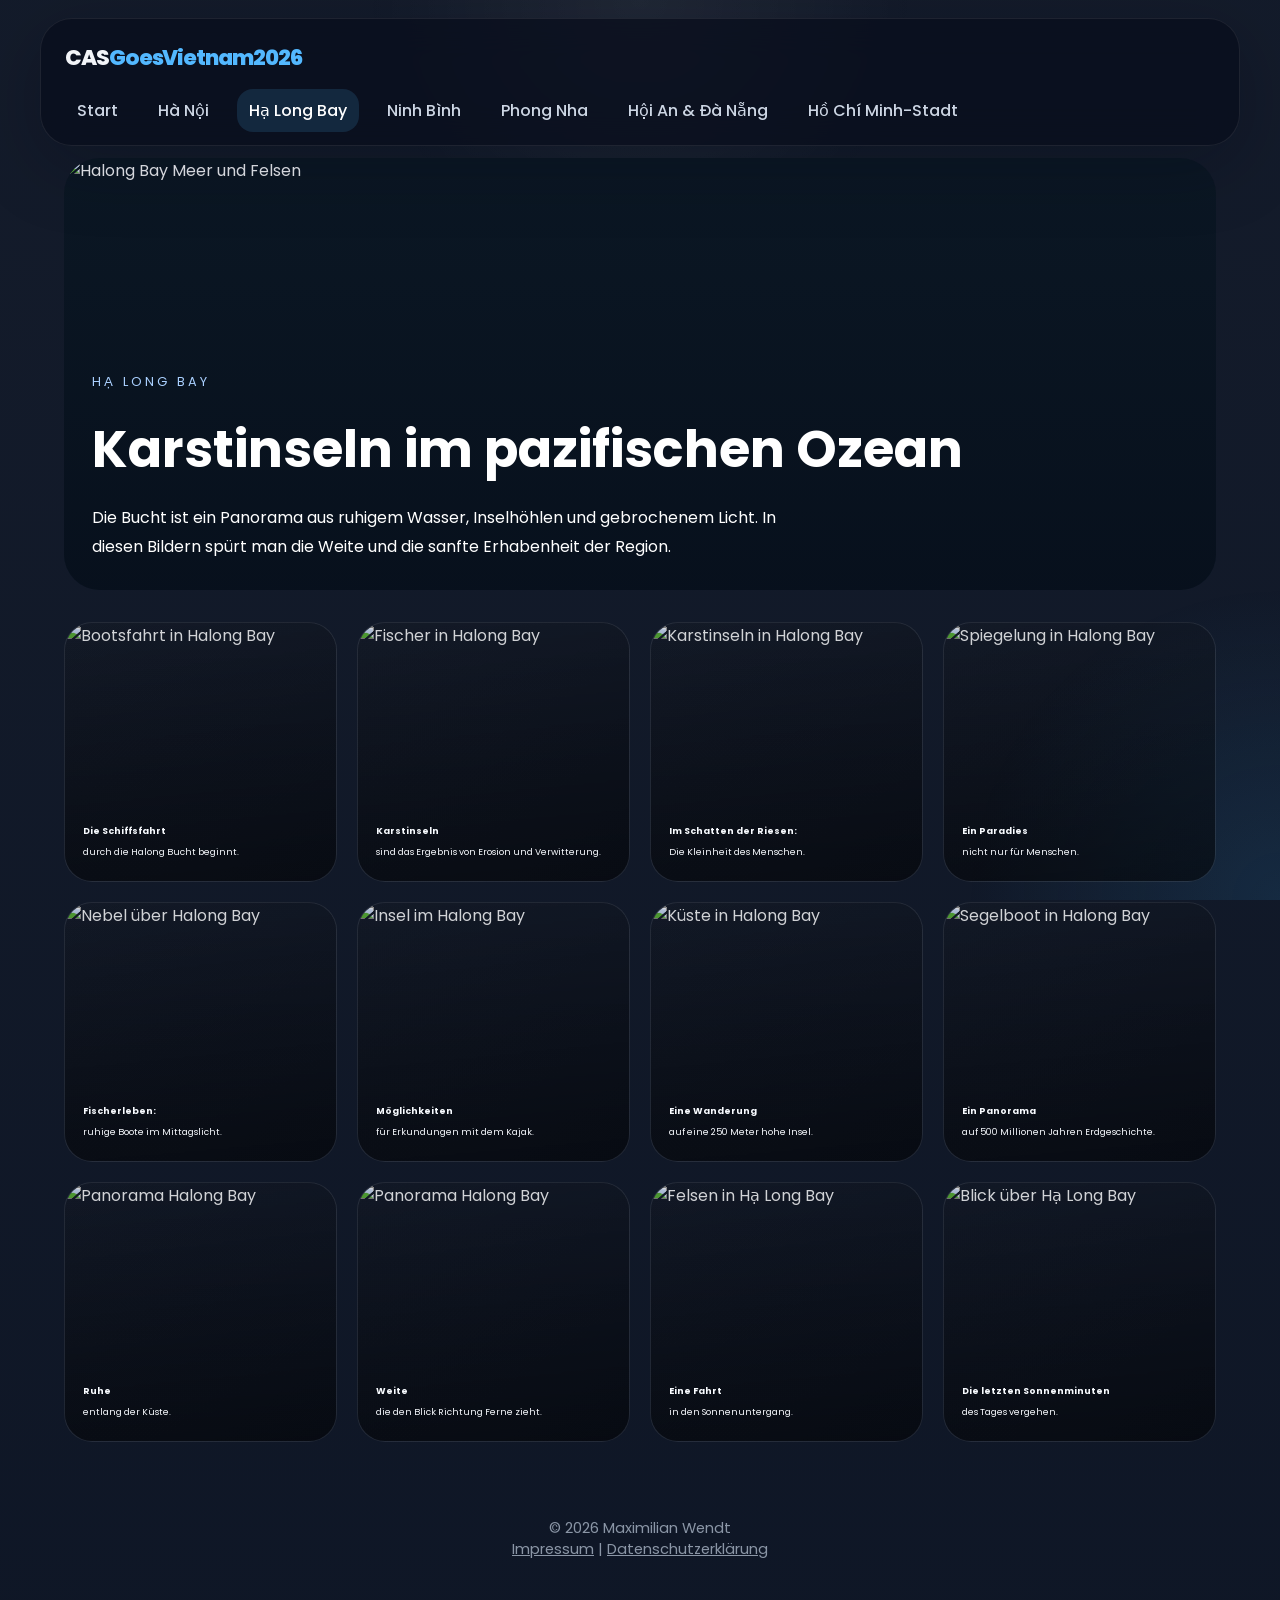
==== vn/halong-bay.html @ 0478a68d "Add VN Folder V10.1" ====
<!DOCTYPE html>
<html lang="de">
<head>
    <meta charset="UTF-8">
    <meta name="viewport" content="width=device-width, initial-scale=1.0">
    <title>Hạ Long Bay - CASGoesVietnam2026</title>
    <link rel="stylesheet" href="css/style.css">
    <link rel="icon" type="image/png" sizes="32x32" href="icons/favicon-32.png">
    <link rel="icon" type="image/png" sizes="16x16" href="icons/favicon-16.png">
    <link rel="apple-touch-icon" href="icons/apple-touch-icon.png">
    <link rel="icon" href="icons/favicon.ico" type="image/x-icon">
    <link rel="shortcut icon" href="icons/favicon.ico">
</head>
<body>
    <nav class="main-nav">
        <div class="nav-container">
            <div class="logo">CAS<span>GoesVietnam<span>2026</span></div>
            <ul>
                <li><a href="index.html">Start</a></li>
                <li><a href="hanoi.html">Hà Nội</a></li>
                <li><a href="halong-bay.html" class="active">Hạ Long Bay</a></li>
                <li><a href="tam-coc.html">Ninh Bình</a></li>
                <li><a href="phong-nha.html">Phong Nha</a></li>
                <li><a href="hoian-danang.html">Hội An & Đà Nẵng</a></li>
                <li><a href="ho-chi-minh-stadt.html">Hồ Chí Minh-Stadt</a></li>
                
            </ul>
        </div>
    </nav>

    <main>
        <section class="page-hero">
            <img src="images/2%20Halong/H.jpg" alt="Halong Bay Meer und Felsen">
            <div class="page-hero-copy">
                <p class="eyebrow">Hạ Long Bay</p>
                <h1>Karstinseln im pazifischen Ozean</h1>
                <p>Die Bucht ist ein Panorama aus ruhigem Wasser, Inselhöhlen und gebrochenem Licht. In diesen Bildern spürt man die Weite und die sanfte Erhabenheit der Region.</p>
            </div>
        </section>

        <section class="gallery-grid">
            <article class="image-card">
                <img src="images/2%20Halong/2.jpg" alt="Bootsfahrt in Halong Bay">
                <div class="image-caption"><strong>Die Schiffsfahrt</strong> durch die
                Halong Bucht beginnt.</div>
            </article>
            <article class="image-card">
                <img src="images/2%20Halong/3.jpg" alt="Fischer in Halong Bay">
                <div class="image-caption"><strong>Karstinseln</strong>
                sind das Ergebnis von Erosion und Verwitterung.</div>
            </article>
            <article class="image-card">
                <img src="images/2%20Halong/5.jpg" alt="Karstinseln in Halong Bay">
                <div class="image-caption"><strong>Im Schatten der Riesen:</strong>
                Die Kleinheit des Menschen. </div>
            </article>
            <article class="image-card">
                <img src="images/2%20Halong/4.jpg" alt="Spiegelung in Halong Bay">
                <div class="image-caption"><strong>Ein Paradies</strong> 
                 nicht nur für Menschen.</div>
            </article>
            <article class="image-card">
                <img src="images/2%20Halong/6.jpg" alt="Nebel über Halong Bay">
                <div class="image-caption"><strong>Fischerleben:</strong>
                ruhige Boote im Mittagslicht.</div>
            </article>
            <article class="image-card">
                <img src="images/2%20Halong/7.jpg" alt="Insel im Halong Bay">
                <div class="image-caption"><strong>Möglichkeiten</strong> für
                Erkundungen mit dem Kajak.</div>
            </article>
            <article class="image-card">
                <img src="images/2%20Halong/8.jpg" alt="Küste in Halong Bay">
                <div class="image-caption"><strong>Eine Wanderung</strong> auf
                eine 250 Meter hohe Insel.</div>
            </article>
            <article class="image-card">
                <img src="images/2%20Halong/9.jpg" alt="Segelboot in Halong Bay">
                <div class="image-caption"><strong>Ein Panorama</strong> auf 500
                Millionen Jahren Erdgeschichte.</div>
            </article>
            <article class="image-card">
                <img src="images/2%20Halong/11.jpg" alt="Panorama Halong Bay">
                <div class="image-caption"><strong>Ruhe</strong> entlang der Küste.</div>
            </article>
            <article class="image-card">
                <img src="images/2%20Halong/10.jpg" alt="Panorama Halong Bay">
                <div class="image-caption"><strong>Weite</strong> die den Blick Richtung Ferne zieht.</div>
            </article>
            <article class="image-card">
                <img src="images/2%20Halong/12.jpg" alt="Felsen in Hạ Long Bay">
                <div class="image-caption"><strong>Eine Fahrt</strong> in den Sonnenuntergang.</div>
            </article>
            <article class="image-card">
                <img src="images/2%20Halong/1.jpeg" alt="Blick über Hạ Long Bay" style="object-position: left center;">
                <div class="image-caption"><strong>Die letzten Sonnenminuten</strong>
                des Tages vergehen.</div>
            </article>
        </section>
    </main>

    <footer>
        <p>&copy; 2026 Maximilian Wendt</p>
        <p><a href="impressum.html">Impressum</a> | <a href="datenschutz.html">Datenschutzerklärung</a></p>
    </footer>
    <script src="js/script.js"></script>
</body>
</html>
---- vn/css/style.css ----
/* Grund-Setup */
* { margin: 0; padding: 0; box-sizing: border-box; }

@font-face {
    font-family: 'Poppins';
    font-style: normal;
    font-weight: 100;
    src: url('fonts/Poppins/Poppins-Thin.ttf') format('truetype');
    font-display: swap;
}

@font-face {
    font-family: 'Poppins';
    font-style: italic;
    font-weight: 100;
    src: url('fonts/Poppins/Poppins-ThinItalic.ttf') format('truetype');
    font-display: swap;
}

@font-face {
    font-family: 'Poppins';
    font-style: normal;
    font-weight: 200;
    src: url('fonts/Poppins/Poppins-ExtraLight.ttf') format('truetype');
    font-display: swap;
}

@font-face {
    font-family: 'Poppins';
    font-style: italic;
    font-weight: 200;
    src: url('fonts/Poppins/Poppins-ExtraLightItalic.ttf') format('truetype');
    font-display: swap;
}

@font-face {
    font-family: 'Poppins';
    font-style: normal;
    font-weight: 300;
    src: url('fonts/Poppins/Poppins-Light.ttf') format('truetype');
    font-display: swap;
}

@font-face {
    font-family: 'Poppins';
    font-style: italic;
    font-weight: 300;
    src: url('fonts/Poppins/Poppins-LightItalic.ttf') format('truetype');
    font-display: swap;
}

@font-face {
    font-family: 'Poppins';
    font-style: normal;
    font-weight: 400;
    src: url('fonts/Poppins/Poppins-Regular.ttf') format('truetype');
    font-display: swap;
}

@font-face {
    font-family: 'Poppins';
    font-style: italic;
    font-weight: 400;
    src: url('fonts/Poppins/Poppins-Italic.ttf') format('truetype');
    font-display: swap;
}

@font-face {
    font-family: 'Poppins';
    font-style: normal;
    font-weight: 500;
    src: url('fonts/Poppins/Poppins-Medium.ttf') format('truetype');
    font-display: swap;
}

@font-face {
    font-family: 'Poppins';
    font-style: italic;
    font-weight: 500;
    src: url('fonts/Poppins/Poppins-MediumItalic.ttf') format('truetype');
    font-display: swap;
}

@font-face {
    font-family: 'Poppins';
    font-style: normal;
    font-weight: 600;
    src: url('fonts/Poppins/Poppins-SemiBold.ttf') format('truetype');
    font-display: swap;
}

@font-face {
    font-family: 'Poppins';
    font-style: italic;
    font-weight: 600;
    src: url('fonts/Poppins/Poppins-SemiBoldItalic.ttf') format('truetype');
    font-display: swap;
}

@font-face {
    font-family: 'Poppins';
    font-style: normal;
    font-weight: 700;
    src: url('fonts/Poppins/Poppins-Bold.ttf') format('truetype');
    font-display: swap;
}

@font-face {
    font-family: 'Poppins';
    font-style: italic;
    font-weight: 700;
    src: url('fonts/Poppins/Poppins-BoldItalic.ttf') format('truetype');
    font-display: swap;
}

@font-face {
    font-family: 'Poppins';
    font-style: normal;
    font-weight: 800;
    src: url('fonts/Poppins/Poppins-ExtraBold.ttf') format('truetype');
    font-display: swap;
}

@font-face {
    font-family: 'Poppins';
    font-style: italic;
    font-weight: 800;
    src: url('fonts/Poppins/Poppins-ExtraBoldItalic.ttf') format('truetype');
    font-display: swap;
}

@font-face {
    font-family: 'Poppins';
    font-style: normal;
    font-weight: 900;
    src: url('fonts/Poppins/Poppins-Black.ttf') format('truetype');
    font-display: swap;
}

@font-face {
    font-family: 'Poppins';
    font-style: italic;
    font-weight: 900;
    src: url('fonts/Poppins/Poppins-BlackItalic.ttf') format('truetype');
    font-display: swap;
}

body {
    font-family: 'Poppins', sans-serif;
    min-height: 100vh;
    background: linear-gradient(180deg, rgba(10, 18, 34, 0.96), rgba(10, 18, 34, 0.98));
    color: #f2f4f8;
}

body::before {
    content: "";
    position: fixed;
    inset: 0;
    background: radial-gradient(circle at top, rgba(255, 255, 255, 0.06), transparent 25%),
                radial-gradient(circle at bottom right, rgba(52, 152, 219, 0.14), transparent 20%);
    pointer-events: none;
    z-index: -1;
}

img {
    display: block;
    width: 100%;
    height: 100%;
    object-fit: cover;
}

a { color: inherit; }

.main-nav {
    width: min(100%, 1200px);
    margin: 0 auto;
    padding: 22px 24px;
    backdrop-filter: blur(18px);
    background: rgba(8, 14, 28, 0.76);
    border: 1px solid rgba(255, 255, 255, 0.08);
    border-radius: 32px;
    box-shadow: 0 18px 70px rgba(2, 8, 20, 0.25);
    position: sticky;
    top: 18px;
    z-index: 20;
}

.nav-container {
    display: flex;
    align-items: center;
    justify-content: space-between;
    gap: 24px;
    flex-wrap: wrap;
}

.logo {
    font-size: 1.35rem;
    font-weight: 800;
    letter-spacing: -0.05em;
}

.logo span { color: #53b8ff; }

.main-nav ul {
    display: flex;
    flex-wrap: wrap;
    gap: 16px;
    list-style: none;
}

.main-nav a {
    text-decoration: none;
    color: #cdd6e4;
    font-weight: 500;
    padding: 10px 12px;
    border-radius: 16px;
    transition: background 0.3s, color 0.3s, transform 0.2s;
}

.main-nav a:hover,
.main-nav a.active {
    color: #ffffff;
    background: rgba(83, 184, 255, 0.14);
    transform: translateY(-1px);
}

main {
    width: min(100%, 1200px);
    margin: 0 auto;
    padding: 30px 24px 48px;
}

.hero {
    position: relative;
    overflow: hidden;
    border-radius: 36px;
    min-height: 60vh;
    display: flex;
    align-items: center;
    justify-content: center;
    background: url('../images/Banner.jpg') center/cover no-repeat; background-position: center 82%;
}

.hero::after {
    content: "";
    position: absolute;
    inset: 0;
    background: linear-gradient(180deg, rgba(2, 8, 20, 0.08), rgba(2, 8, 20, 0.1));
}

.hero-content {
    position: relative;
    max-width: 760px;
    width: min(100%, 760px);
    padding: 56px 48px;
    margin: 0 auto;
    backdrop-filter: blur(3px) saturate(145%);
    background: rgba(10, 16, 28, 0.48);
    border: 1px solid rgba(255, 255, 255, 0.13);
    border-radius: 44px;
    box-shadow: 0 48px 140px rgba(0, 0, 0, 0.24);
    text-align: left;
}

.hero-content h1,
.hero-content p,
.hero-content .eyebrow {
    color: #ffffff !important;
    text-shadow: 0 2px 12px rgba(0, 0, 0, 0.3);
}

.hero-content p {
    max-width: 650px;
    font-size: 1.05rem;
    line-height: 1.8;
    color: #ffffff !important;
}

.eyebrow {
    display: inline-block;
    margin-bottom: 18px;
    color: #aad0ff;
    text-transform: uppercase;
    letter-spacing: 0.25em;
    font-size: 0.8rem;
}

.hero h1 {
    font-size: clamp(2.8rem, 4vw, 4.5rem);
    line-height: 1.02;
    margin-bottom: 22px;
}

.hero-content p {
    max-width: 650px;
    font-size: 1.05rem;
    line-height: 1.8;
    color: rgba(255, 255, 255, 0.96);
}

.btn-primary {
    display: inline-flex;
    align-items: center;
    justify-content: center;
    margin-top: 28px;
    padding: 14px 28px;
    border-radius: 999px;
    background: linear-gradient(135deg, #53b8ff, #5c8dff);
    color: white;
    text-decoration: none;
    font-weight: 600;
    transition: transform 0.2s, box-shadow 0.2s;
}

.btn-primary:hover {
    transform: translateY(-2px);
    box-shadow: 0 20px 40px rgba(83, 184, 255, 0.25);
}

.intro-panel {
    margin: 48px 0 24px;
    padding: 36px;
    border-radius: 32px;
    background: rgba(255, 255, 255, 0.04);
    border: 1px solid rgba(255, 255, 255, 0.08);
    box-shadow: inset 0 0 0 1px rgba(255, 255, 255, 0.02);
}

.intro-panel h2 {
    font-size: 2rem;
    margin-bottom: 18px;
}

.intro-panel p {
    font-size: 1rem;
    line-height: 1.9;
    color: #d9e1ec;
}

.route-map-section {
    margin: 48px 0 32px;
}

.route-map-container {
    position: relative;
    border-radius: 32px;
    overflow: hidden;
    box-shadow: 0 30px 80px rgba(0, 0, 0, 0.25);
}

.route-map-image {
    width: 100%;
    height: auto;
    display: block;
}

.route-map-overlay {
    position: absolute;
    inset: 0;
    background: linear-gradient(180deg, rgba(2, 8, 20, 0.0), rgba(2, 8, 20, 0.25));
    padding: 48px 32px 32px;
    color: white;
    border-radius: 32px;
    display: flex;
    flex-direction: column;
    justify-content: flex-end;
    z-index: 1;
}

.route-map-overlay h2 {
    font-size: 2.2rem;
    margin-bottom: 12px;
}

.route-map-overlay p {
    font-size: 1.1rem;
    line-height: 1.7;
    opacity: 0.95;
}

.route-map-credit {
    margin-top: 18px;
    font-size: 0.92rem;
    color: rgba(242, 244, 248, 0.78);
    opacity: 0.92;
}

.social-panel {
    margin: 48px 0 24px;
    padding: 36px;
    border-radius: 32px;
    background: linear-gradient(135deg, rgba(38, 94, 159, 0.28), rgba(24, 33, 58, 0.88));
    border: 1px solid rgba(255, 255, 255, 0.08);
    box-shadow: 0 30px 70px rgba(0, 0, 0, 0.18);
}

.social-panel h2 {
    margin-bottom: 16px;
    font-size: 2rem;
}

.social-panel p {
    color: #d9e3ef;
    line-height: 1.8;
    max-width: 760px;
}

.social-panel a {
    text-decoration: none;
}

/* 1. Hintergrund-Overlay (Perfekt zentriert) */
.lightbox {
    position: fixed;
    inset: 0;
    display: flex;
    align-items: center;
    justify-content: center;
    padding: 24px;
    background: rgba(2, 8, 20, 0.88);
    opacity: 0;
    pointer-events: none;
    transition: opacity 0.25s ease;
    z-index: 200;
}

.lightbox.open {
    opacity: 1;
    pointer-events: auto;
}

/* CONTAINER: Auf Desktop kein Seiten-Padding, auf Mobile Schutzzone */
.lightbox-inner {
    position: relative;
    width: min(940px, 100%); /* Leicht verkleinert für perfekten Platz */
    max-height: 92vh;
    display: flex;
    flex-direction: column;
    align-items: center;
    gap: 18px;
    padding: 20px 0; /* Standard: Kein Padding an den Seiten auf Desktop */
}

/* 3. Das Bild */
.lightbox-image {
    width: 100%;
    max-height: calc(100vh - 180px);
    object-fit: contain;
    border-radius: 24px;
    box-shadow: 0 30px 80px rgba(0, 0, 0, 0.35);
}

/* SCHLIESSEN-BUTTON: Klebt sauber oben rechts am Bildrand */
.lightbox-close {
    position: absolute;
    top: -40px;
    right: 0;
    width: 48px;
    height: 48px;
    border: none;
    border-radius: 50%;
    background: rgba(255, 255, 255, 0.16);
    color: #fff;
    font-size: 1.8rem;
    cursor: pointer;
    box-shadow: 0 10px 30px rgba(0, 0, 0, 0.25);
    transition: background 0.3s;
}

.lightbox-close:hover {
    background: rgba(255, 255, 255, 0.25);
}
/* NAVIGATION-BUTTONS: Schweben auf Desktop NEBEN dem Bild */
.lightbox-nav-btn {
    position: absolute;
    top: 50%;
    transform: translateY(-50%);
    width: 42px;
    height: 42px;
    background: rgba(255, 255, 255, 0.16);
    border: 1px solid rgba(255, 255, 255, 0.25);
    border-radius: 50%;
    color: white;
    font-size: 22px;
    cursor: pointer;
    transition: background 0.3s, transform 0.2s;
    display: flex;
    align-items: center;
    justify-content: center;
    z-index: 210;
}
.lightbox-nav-btn:hover {
    background: rgba(255, 255, 255, 0.3);
}
/* Auf Desktop (-65px schiebt sie komplett neben den Bildrand) */
.lightbox-prev {
    left: -65px;
}
.lightbox-next {
    right: -65px;
}

/* ==========================================================================
   RESPONSIVE ANPASSUNG: Wenn der Bildschirm zu klein für die äußeren Buttons wird
   ========================================================================== */
@media (max-width: 1100px) {
    .lightbox-inner {
        padding: 20px 65px; /* Erzwingt eine 65px breite Schutzzone links & rechts */
    }

    /* Holt die Pfeile sicher ins Innere der Schutzzone, ohne das Bild zu berühren */
    .lightbox-prev {
        left: 12px;
    }
    .lightbox-next {
        right: 12px;
    }

    /* Richtet den Schließen-Button am neuen mobilen Bildrand aus */
    .lightbox-close {
        right: 65px;
    }
}

/* 6. Text & Bildunterschrift (Fließt nun sauber zentriert mit) */
.lightbox-text {
    max-width: 90%;
    color: #edf2fa;
    text-align: center;
}

.lightbox-caption {
    font-size: 1rem;
    line-height: 1.2;
    opacity: 0.95;
    text-align: center;
}

.featured-route-card {
    margin-bottom: 34px;
}

.route-card {
    display: grid;
    grid-template-columns: 1.2fr 1.1fr;
    gap: 24px;
    padding: 28px;
    border-radius: 32px;
    background: rgba(255, 255, 255, 0.06);
    border: 1px solid rgba(255, 255, 255, 0.1);
    box-shadow: 0 30px 80px rgba(0, 0, 0, 0.18);
    overflow: hidden;
}

.route-image {
    min-height: 320px;
    background-size: cover;
    background-position: center;
    border-radius: 28px;
}

.route-copy {
    display: flex;
    flex-direction: column;
    justify-content: center;
    gap: 18px;
}

.route-copy h2 {
    margin: 0;
    font-size: clamp(2rem, 2.4vw, 2.6rem);
}

.route-copy p {
    color: #d7e1ee;
    line-height: 1.8;
}

.badge {
    display: inline-flex;
    align-items: center;
    justify-content: center;
    padding: 8px 16px;
    border-radius: 999px;
    background: rgba(83, 184, 255, 0.18);
    color: #d8f0ff;
    font-size: 0.85rem;
    font-weight: 600;
    letter-spacing: 0.05em;
    text-transform: uppercase;
}

.destination-grid {
    display: grid;
    grid-template-columns: repeat(auto-fit, minmax(350px, 1fr));
    gap: 24px;
}

.destination-card {
    border-radius: 28px;
    overflow: hidden;
    background: rgba(255, 255, 255, 0.04);
    border: 1px solid rgba(255, 255, 255, 0.08);
    box-shadow: 0 22px 70px rgba(0, 0, 0, 0.18);
    transition: transform 0.25s, border-color 0.25s;
}

.destination-card:hover {
    transform: translateY(-4px);
    border-color: rgba(83, 184, 255, 0.35);
}

.destination-card a {
    display: block;
    color: inherit;
    text-decoration: none;
}

.destination-image {
    aspect-ratio: 16 / 10;
    background-size: cover;
    background-position: center;
}

.destination-copy {
    padding: 22px 22px 28px;
}

.destination-copy h3 {
    font-size: 1.45rem;
    margin-bottom: 10px;
}

.destination-copy p {
    color: #d1d9e3;
    line-height: 1.8;
}

.page-hero {
    position: relative;
    margin: 0 auto 32px;
    min-height: 48vh;
    border-radius: 36px;
    overflow: hidden;
    background: #0b1724;
}

.page-hero::after {
    content: "";
    position: absolute;
    inset: 0;
    background: linear-gradient(180deg, rgba(5, 12, 24, 0.0), rgba(5, 12, 24, 0.62));
    pointer-events: none;
}

.page-hero img {
    width: 100%;
    height: 100%;
    object-fit: cover;
    cursor: zoom-in;
}

.page-hero-copy {
    position: absolute;
    bottom: 28px;
    left: 28px;
    right: 28px;
    color: white;
    z-index: 1;
}

.page-hero-copy h1 {
    margin-bottom: 16px;
    font-size: clamp(2.4rem, 4vw, 3.5rem);
}

.page-hero-copy p {
    max-width: 720px;
    line-height: 1.8;
}

.gallery-grid {
    display: grid;
    grid-template-columns: repeat(auto-fit, minmax(220px, 1fr));
    gap: 20px;
}

.image-card {
    position: relative;
    min-height: 260px;
    overflow: hidden;
    border-radius: 28px;
    border: 1px solid rgba(255, 255, 255, 0.08);
    background: linear-gradient(145deg, rgba(255,255,255,0.02), rgba(0,0,0,0.15));
}

.image-card::before {
    content: "";
    position: absolute;
    inset: 0;
    background: linear-gradient(180deg, rgba(0, 0, 0, 0.12), rgba(0, 0, 0, 0.45));
    opacity: 1;
    z-index: 1;
    pointer-events: none;
}

.image-card img {
    position: relative;
    z-index: 0;
    width: 100%;
    height: 100%;
    object-fit: cover;
    transform: scale(1);
    transition: transform 0.5s ease;
}

.image-card img {
    position: relative;
    z-index: 0;
    width: 100%;
    height: 100%;
    object-fit: cover;
    transform: scale(1);
    transition: transform 0.5s ease;
}

.image-card .image-caption {
    position: absolute;
    bottom: 24px;
    left: 18px;
    right: 18px;
    color: #f8fbff;
    font-size: 0.57rem;
    line-height: 1.22;
    z-index: 2;
    margin: 0;
}

.image-card:hover img {
    transform: scale(1.1);
}

.image-card .image-caption strong {
    display: block;
    margin-bottom: 10px;
    font-weight: 700;
}

footer {
    text-align: center;
    padding: 28px 24px 48px;
    color: #8b96a6;
    font-size: 0.92rem;
}

@media (max-width: 860px) {
    .nav-container { justify-content: center; }
    .main-nav ul { justify-content: center; }
}

@media (max-width: 700px) {
    .hero-content { padding: 32px 24px; }
    .destination-copy { padding: 18px; }
    .page-hero-copy { bottom: 18px; left: 18px; right: 18px; }
}

@media (max-width: 500px) {
    .hero h1 { font-size: 2.4rem; }
    .destination-copy h3 { font-size: 1.25rem; }
}
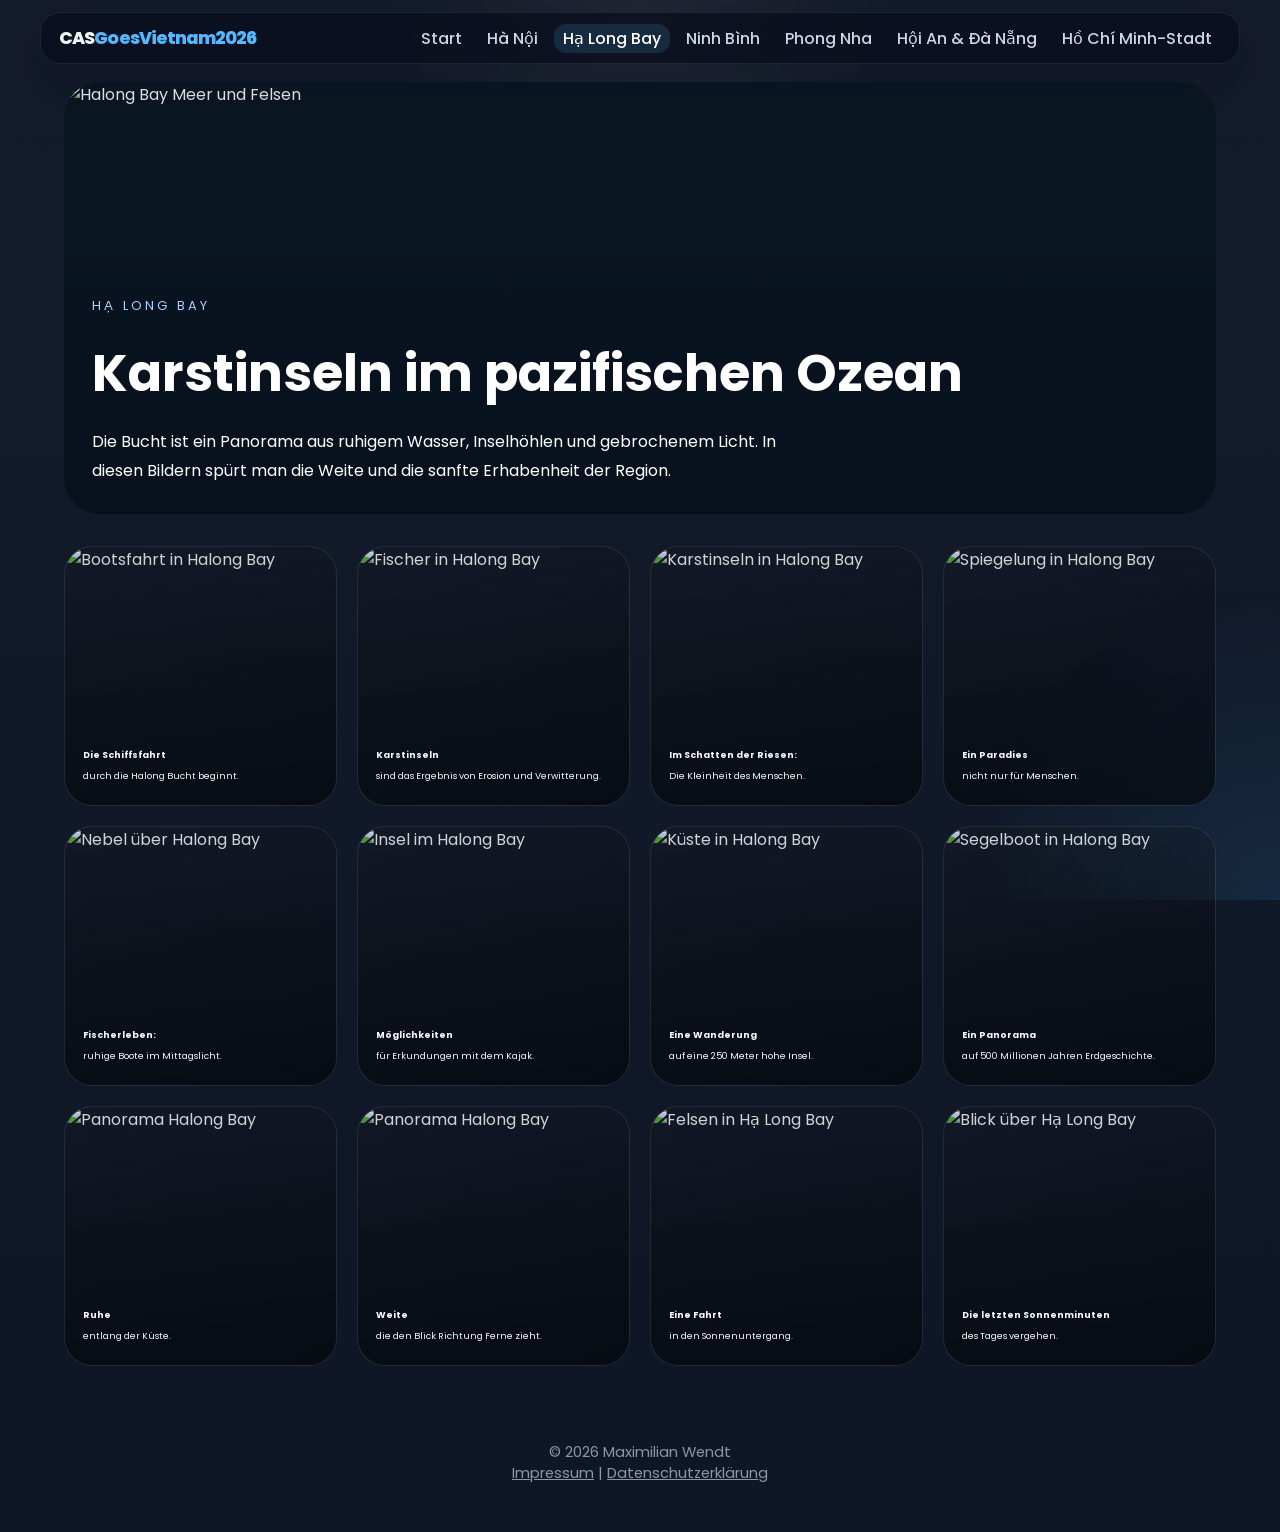
==== commit e4f40da7: "fix: decrease navigator size & add word wrapping to improve look on smartphones" ====
--- a/vn/halong-bay.html
+++ b/vn/halong-bay.html
@@ -92,7 +92,7 @@
                 <div class="image-caption"><strong>Eine Fahrt</strong> in den Sonnenuntergang.</div>
             </article>
             <article class="image-card">
-                <img src="images/2%20Halong/1.jpeg" alt="Blick über Hạ Long Bay" style="object-position: left center;">
+                <img src="images/2%20Halong/1.jpg" alt="Blick über Hạ Long Bay" style="object-position: left center;">
                 <div class="image-caption"><strong>Die letzten Sonnenminuten</strong>
                 des Tages vergehen.</div>
             </article>
--- a/vn/css/style.css
+++ b/vn/css/style.css
@@ -174,14 +174,16 @@
 .main-nav {
     width: min(100%, 1200px);
     margin: 0 auto;
-    padding: 22px 24px;
+    /* Vertikales Padding von 22px auf 12px und horizontales auf 18px reduziert */
+    padding: 12px 18px; 
     backdrop-filter: blur(18px);
     background: rgba(8, 14, 28, 0.76);
     border: 1px solid rgba(255, 255, 255, 0.08);
-    border-radius: 32px;
+    /* Abgerundete Ecken leicht verringert, passend zur kompakteren Box */
+    border-radius: 20px; 
     box-shadow: 0 18px 70px rgba(2, 8, 20, 0.25);
     position: sticky;
-    top: 18px;
+    top: 12px;
     z-index: 20;
 }
 
@@ -189,12 +191,13 @@
     display: flex;
     align-items: center;
     justify-content: space-between;
-    gap: 24px;
+    gap: 5px;
     flex-wrap: wrap;
 }
 
 .logo {
-    font-size: 1.35rem;
+    /* Schriftgröße von 1.35rem verkleinert */
+    font-size: 1.1rem; 
     font-weight: 800;
     letter-spacing: -0.05em;
 }
@@ -204,16 +207,19 @@
 .main-nav ul {
     display: flex;
     flex-wrap: wrap;
-    gap: 16px;
+    /* Abstand zwischen den Menüpunkten von 16px verringert */
+    gap: 7px; 
     list-style: none;
 }
 
 .main-nav a {
     text-decoration: none;
     color: #cdd6e4;
-    font-weight: 500;
-    padding: 10px 12px;
-    border-radius: 16px;
+    font-weight: 500;       
+    font-size: 1rem; 
+    /* Klickbereich/Padding der Links verkleinert (von 16px) */
+    padding: 3px 9px; 
+    border-radius: 12px;
     transition: background 0.3s, color 0.3s, transform 0.2s;
 }
 
@@ -257,7 +263,8 @@
     backdrop-filter: blur(3px) saturate(145%);
     background: rgba(10, 16, 28, 0.48);
     border: 1px solid rgba(255, 255, 255, 0.13);
-    border-radius: 44px;
+    /* Textbox so rund wie Hintergrundbild */
+    border-radius: 37px;
     box-shadow: 0 48px 140px rgba(0, 0, 0, 0.24);
     text-align: left;
 }
@@ -327,8 +334,29 @@
 }
 
 .intro-panel h2 {
+    font-size: 1.5rem;
+    margin-bottom: 18px;
+    
+    /* Verhindert das Herausragen */
+    overflow-wrap: break-word;
+    word-wrap: break-word;
+    
+    /* Aktiviert die automatische Silbentrennung */
+    -webkit-hyphens: auto;
+    -ms-hyphens: auto;
+    hyphens: auto;
+}
+
+.intro-panel h1 {
     font-size: 2rem;
     margin-bottom: 18px;
+
+    overflow-wrap: break-word;
+    word-wrap: break-word;
+
+    -webkit-hyphens: auto;
+    -ms-hyphens: auto;
+    hyphens: auto;
 }
 
 .intro-panel p {
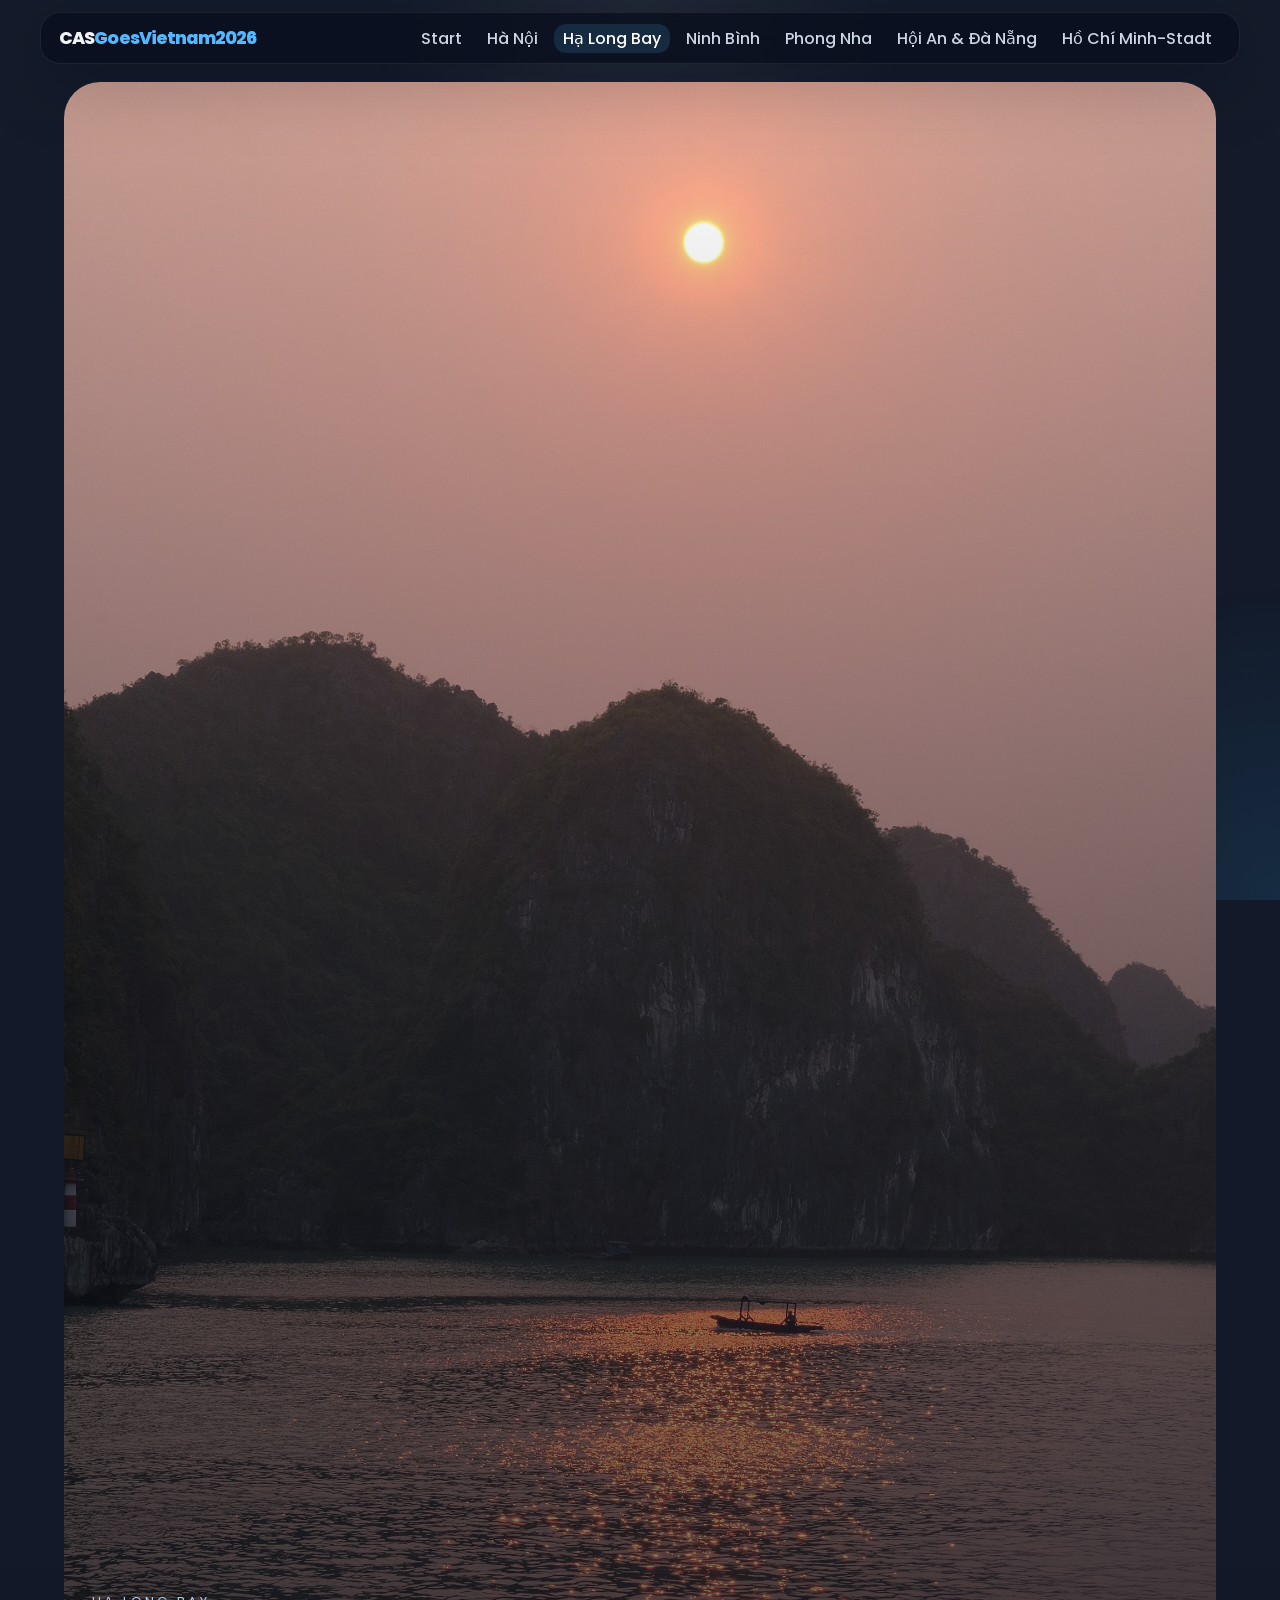
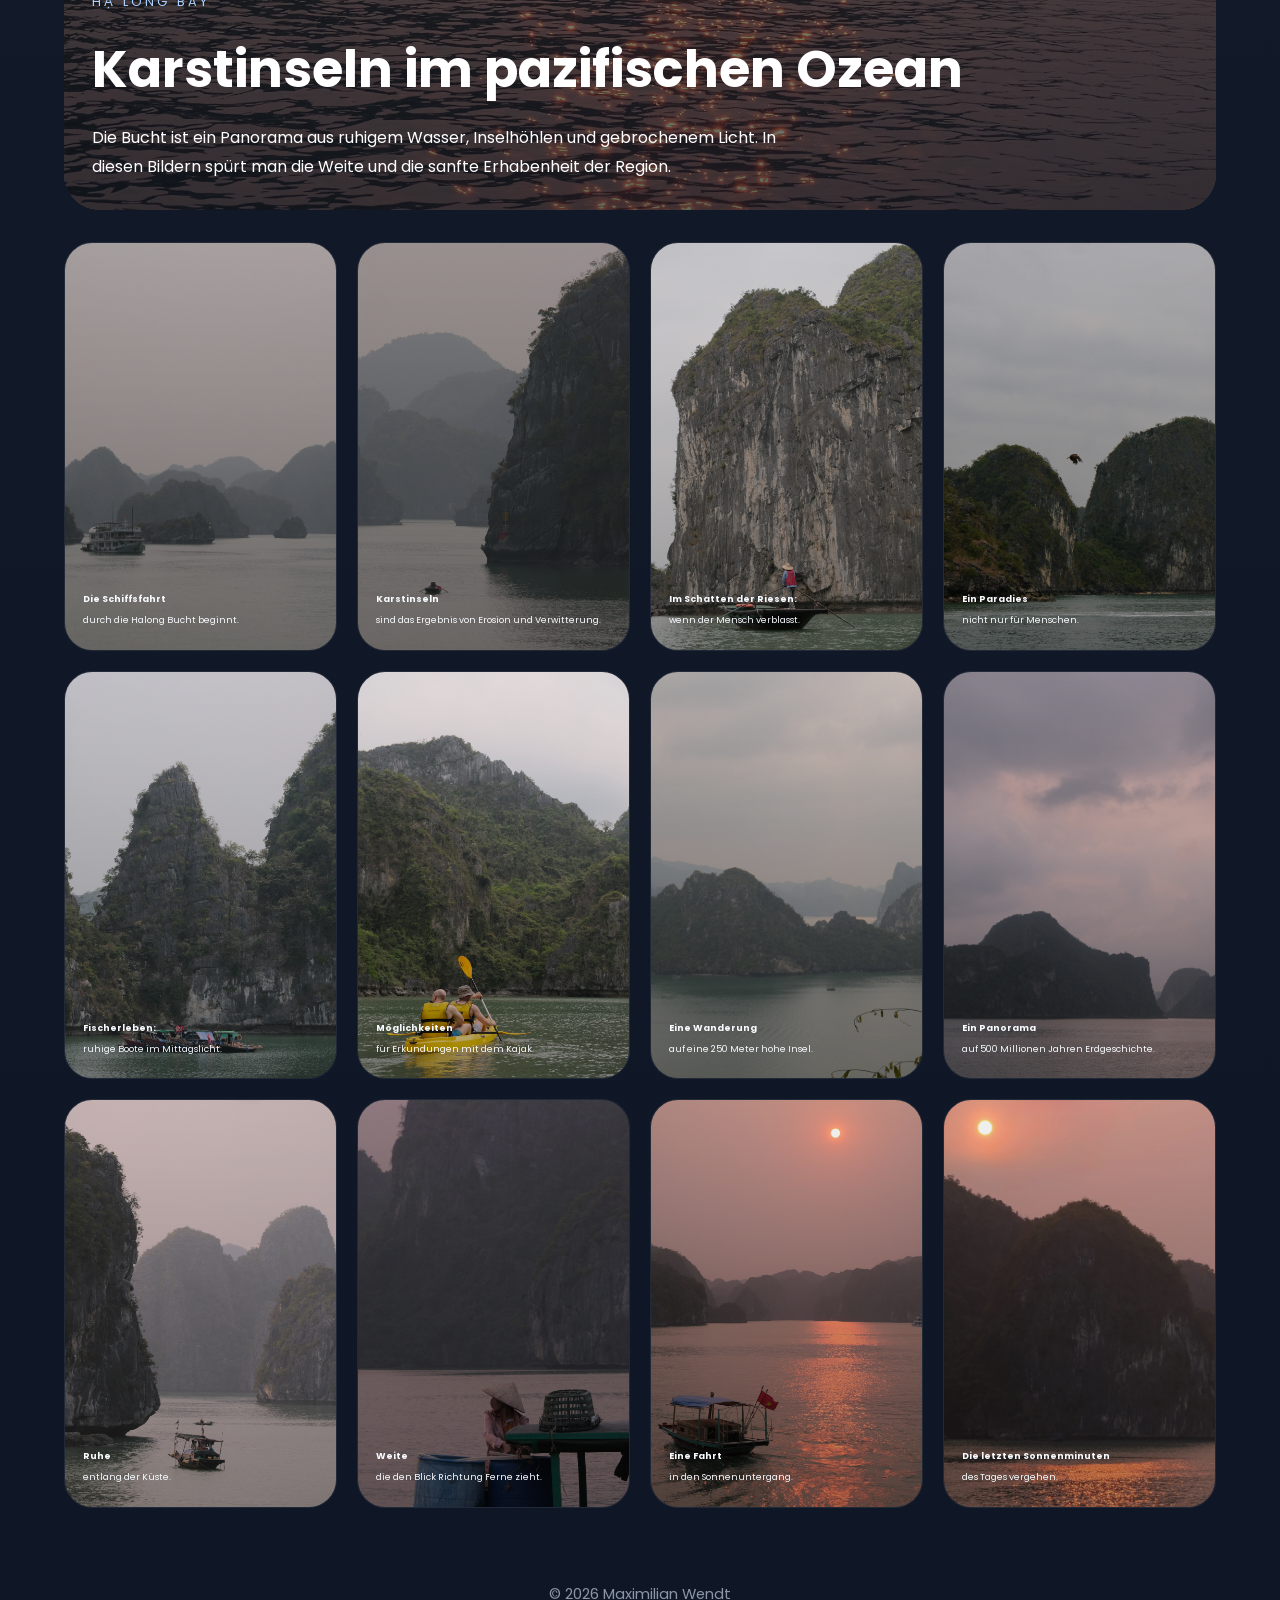
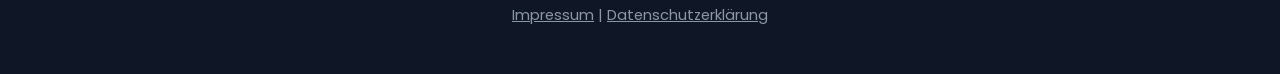
==== commit d33273b9: "fix: change image format to webp, minor fixes" ====
--- a/vn/halong-bay.html
+++ b/vn/halong-bay.html
@@ -30,7 +30,7 @@
 
     <main>
         <section class="page-hero">
-            <img src="images/2%20Halong/H.jpg" alt="Halong Bay Meer und Felsen">
+            <img src="images/2%20Halong/H.webp" alt="Halong Bay Meer und Felsen">
             <div class="page-hero-copy">
                 <p class="eyebrow">Hạ Long Bay</p>
                 <h1>Karstinseln im pazifischen Ozean</h1>
@@ -40,59 +40,59 @@
 
         <section class="gallery-grid">
             <article class="image-card">
-                <img src="images/2%20Halong/2.jpg" alt="Bootsfahrt in Halong Bay">
+                <img src="images/2%20Halong/2.webp" alt="Bootsfahrt in Halong Bay" loading="lazy">
                 <div class="image-caption"><strong>Die Schiffsfahrt</strong> durch die
                 Halong Bucht beginnt.</div>
             </article>
             <article class="image-card">
-                <img src="images/2%20Halong/3.jpg" alt="Fischer in Halong Bay">
+                <img src="images/2%20Halong/3.webp" alt="Fischer in Halong Bay" loading="lazy">
                 <div class="image-caption"><strong>Karstinseln</strong>
                 sind das Ergebnis von Erosion und Verwitterung.</div>
             </article>
             <article class="image-card">
-                <img src="images/2%20Halong/5.jpg" alt="Karstinseln in Halong Bay">
+                <img src="images/2%20Halong/5.webp" alt="Karstinseln in Halong Bay" loading="lazy">
                 <div class="image-caption"><strong>Im Schatten der Riesen:</strong>
-                Die Kleinheit des Menschen. </div>
+                wenn der Mensch verblasst. </div>
             </article>
             <article class="image-card">
-                <img src="images/2%20Halong/4.jpg" alt="Spiegelung in Halong Bay">
+                <img src="images/2%20Halong/4.webp" alt="Spiegelung in Halong Bay" loading="lazy">
                 <div class="image-caption"><strong>Ein Paradies</strong> 
                  nicht nur für Menschen.</div>
             </article>
             <article class="image-card">
-                <img src="images/2%20Halong/6.jpg" alt="Nebel über Halong Bay">
+                <img src="images/2%20Halong/6.webp" alt="Nebel über Halong Bay" loading="lazy">
                 <div class="image-caption"><strong>Fischerleben:</strong>
                 ruhige Boote im Mittagslicht.</div>
             </article>
             <article class="image-card">
-                <img src="images/2%20Halong/7.jpg" alt="Insel im Halong Bay">
+                <img src="images/2%20Halong/7.webp" alt="Insel im Halong Bay" loading="lazy">
                 <div class="image-caption"><strong>Möglichkeiten</strong> für
                 Erkundungen mit dem Kajak.</div>
             </article>
             <article class="image-card">
-                <img src="images/2%20Halong/8.jpg" alt="Küste in Halong Bay">
+                <img src="images/2%20Halong/8.webp" alt="Küste in Halong Bay" loading="lazy">
                 <div class="image-caption"><strong>Eine Wanderung</strong> auf
                 eine 250 Meter hohe Insel.</div>
             </article>
             <article class="image-card">
-                <img src="images/2%20Halong/9.jpg" alt="Segelboot in Halong Bay">
+                <img src="images/2%20Halong/9.webp" alt="Segelboot in Halong Bay" loading="lazy">
                 <div class="image-caption"><strong>Ein Panorama</strong> auf 500
                 Millionen Jahren Erdgeschichte.</div>
             </article>
             <article class="image-card">
-                <img src="images/2%20Halong/11.jpg" alt="Panorama Halong Bay">
+                <img src="images/2%20Halong/11.webp" alt="Panorama Halong Bay" loading="lazy">
                 <div class="image-caption"><strong>Ruhe</strong> entlang der Küste.</div>
             </article>
             <article class="image-card">
-                <img src="images/2%20Halong/10.jpg" alt="Panorama Halong Bay">
+                <img src="images/2%20Halong/10.webp" alt="Panorama Halong Bay" loading="lazy">
                 <div class="image-caption"><strong>Weite</strong> die den Blick Richtung Ferne zieht.</div>
             </article>
             <article class="image-card">
-                <img src="images/2%20Halong/12.jpg" alt="Felsen in Hạ Long Bay">
+                <img src="images/2%20Halong/12.webp" alt="Felsen in Hạ Long Bay" loading="lazy">
                 <div class="image-caption"><strong>Eine Fahrt</strong> in den Sonnenuntergang.</div>
             </article>
             <article class="image-card">
-                <img src="images/2%20Halong/1.jpg" alt="Blick über Hạ Long Bay" style="object-position: left center;">
+                <img src="images/2%20Halong/1.webp" alt="Blick über Hạ Long Bay" style="object-position: left center;" loading="lazy">
                 <div class="image-caption"><strong>Die letzten Sonnenminuten</strong>
                 des Tages vergehen.</div>
             </article>
--- a/vn/css/style.css
+++ b/vn/css/style.css
@@ -244,7 +244,7 @@
     display: flex;
     align-items: center;
     justify-content: center;
-    background: url('../images/Banner.jpg') center/cover no-repeat; background-position: center 82%;
+    background: url('../images/Banner.webp') center/cover no-repeat; background-position: center 82%;
 }
 
 .hero::after {
@@ -719,14 +719,14 @@
     overflow: hidden;
     border-radius: 28px;
     border: 1px solid rgba(255, 255, 255, 0.08);
-    background: linear-gradient(145deg, rgba(255,255,255,0.02), rgba(0,0,0,0.15));
+    background: none;
 }
 
 .image-card::before {
     content: "";
     position: absolute;
     inset: 0;
-    background: linear-gradient(180deg, rgba(0, 0, 0, 0.12), rgba(0, 0, 0, 0.45));
+    background: linear-gradient(180deg, rgba(0, 0, 0, 0.05), rgba(0, 0, 0, 0.25));
     opacity: 1;
     z-index: 1;
     pointer-events: none;
